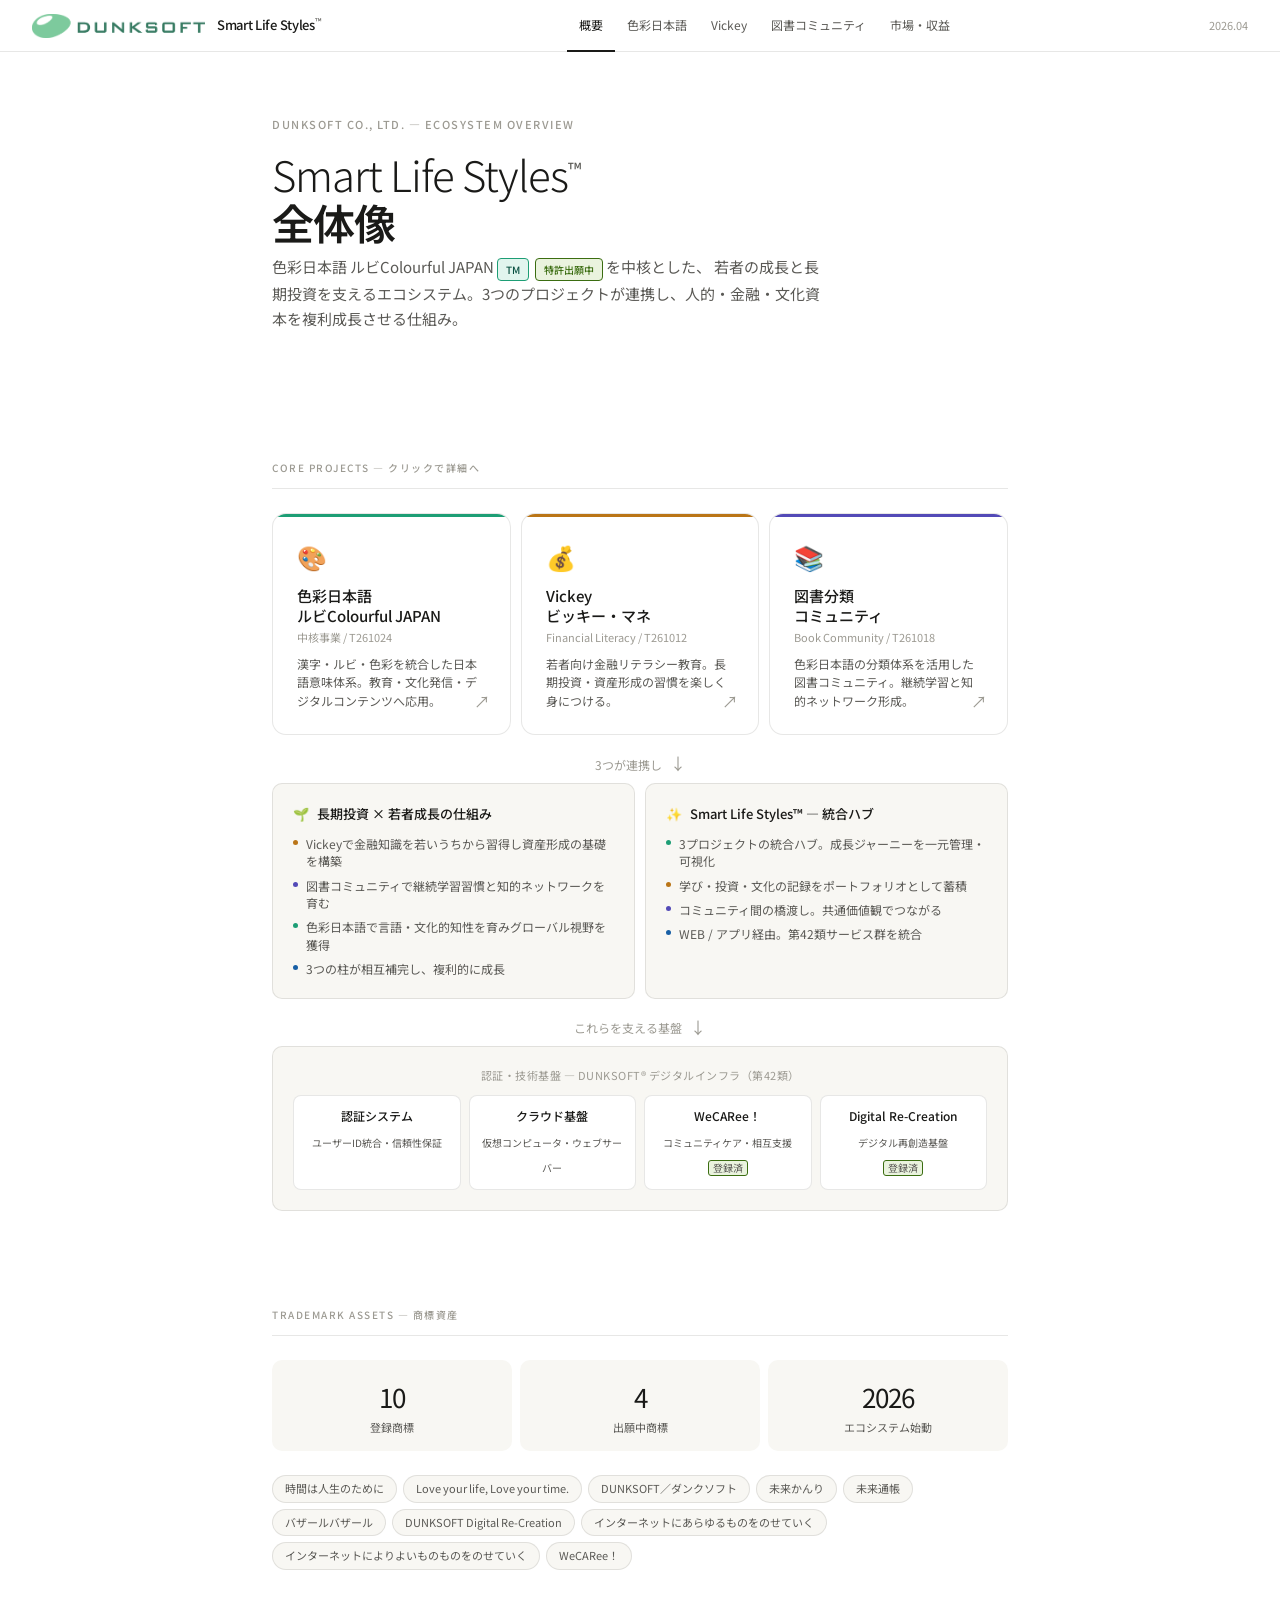
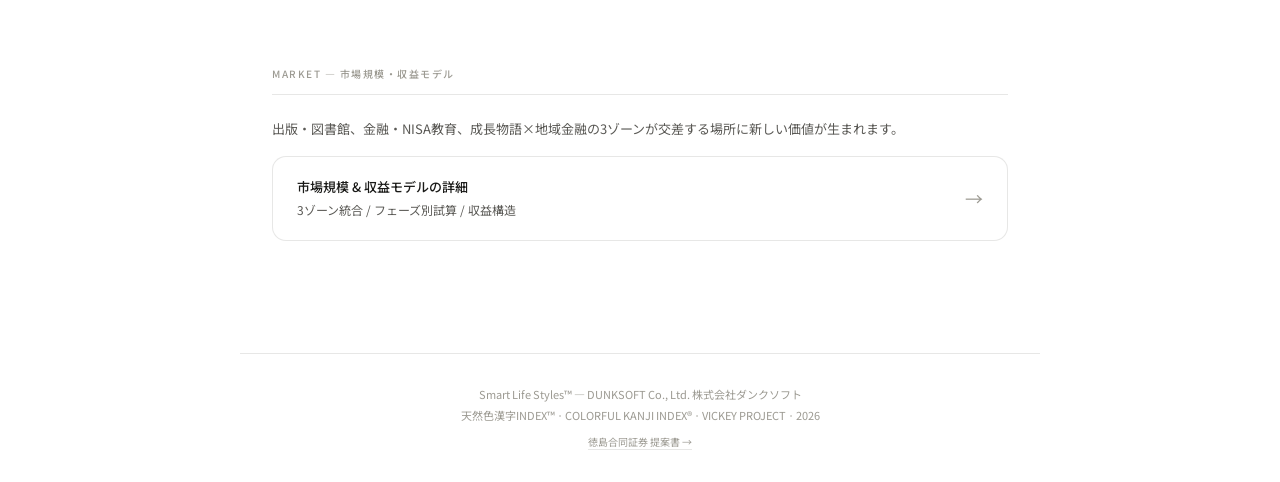
==== index.html @ 241a1077 "Add files via upload" ====
<!DOCTYPE html>
<html lang="ja">
<head>
<meta charset="UTF-8">
<meta name="viewport" content="width=device-width, initial-scale=1.0">
<title>Smart Life Styles™ — DUNKSOFT</title>
<link rel="preconnect" href="https://fonts.googleapis.com">
<link href="https://fonts.googleapis.com/css2?family=Noto+Sans+JP:wght@300;400;500&display=swap" rel="stylesheet">
<link rel="stylesheet" href="common.css">
<style>
.eco-grid { display: grid; grid-template-columns: repeat(3, 1fr); gap: 10px; margin-bottom: 10px; }
.arch-row { display: grid; grid-template-columns: 1fr 1fr; gap: 10px; margin-bottom: 10px; }
.arch-card { background: var(--bg2); border: 0.5px solid var(--border); border-radius: var(--r); padding: 1.25rem; }
.arch-title { font-size: 13px; font-weight: 500; display: flex; align-items: center; gap: 8px; margin-bottom: 10px; }
.dot-list { display: flex; flex-direction: column; gap: 7px; }
.dot-item { display: flex; gap: 8px; align-items: flex-start; font-size: 12px; color: var(--text2); line-height: 1.45; }
.dot { width: 5px; height: 5px; border-radius: 50%; flex-shrink: 0; margin-top: 5px; }
.base-layer { background: var(--bg2); border: 0.5px solid var(--border); border-radius: var(--r); padding: 1.25rem; }
.base-title { font-size: 11px; color: var(--text3); text-align: center; margin-bottom: 10px; letter-spacing: 0.5px; }
.base-grid4 { display: grid; grid-template-columns: repeat(4,1fr); gap: 8px; }
.base-item { background: var(--bg); border: 0.5px solid var(--border); border-radius: 8px; padding: 10px; text-align: center; }
.base-item strong { display: block; font-size: 12px; font-weight: 500; margin-bottom: 3px; }
.base-item span { font-size: 10px; color: var(--text2); line-height: 1.4; }
.reg { display: inline-block; font-size: 9px; background: var(--green-l); color: var(--green); border: 0.5px solid var(--green); border-radius: 3px; padding: 0 4px; margin-top: 4px; }
.arrow-sep { text-align: center; color: var(--text3); font-size: 12px; padding: 6px 0; display: flex; align-items: center; justify-content: center; gap: 8px; }
.existing-marks { display: flex; flex-wrap: wrap; gap: 6px; }
.mark-pill { font-size: 11px; background: var(--bg2); border: 0.5px solid var(--border); border-radius: 20px; padding: 4px 12px; color: var(--text2); }
@media(max-width:600px){ .eco-grid,.arch-row { grid-template-columns:1fr; } .base-grid4{ grid-template-columns:1fr 1fr; } }
</style>
</head>
<body>

<nav class="nav">
  <div class="nav-logo">
    <img src="[data-uri]" alt="DUNKSOFT®" onerror="this.style.display='none'">
    <span class="nav-logo-text">Smart Life Styles<sup>™</sup></span>
  </div>
  <div class="nav-links">
    <a href="index.html" class="active">概要</a>
    <a href="colourful.html">色彩日本語</a>
    <a href="vickey.html">Vickey</a>
    <a href="books.html">図書コミュニティ</a>
    <a href="market.html">市場・収益</a>
  </div>
  <span class="nav-date">2026.04</span>
</nav>

<div class="hero">
  <p class="hero-eyebrow">DUNKSOFT Co., Ltd. — Ecosystem Overview</p>
  <h1 class="hero-title">
    Smart Life Styles<sup>™</sup><br>
    <strong>全体像</strong>
  </h1>
  <p class="hero-sub">
    色彩日本語 ルビColourful JAPAN<span class="badge badge-teal">TM</span><span class="badge badge-green">特許出願中</span>を中核とした、
    若者の成長と長期投資を支えるエコシステム。3つのプロジェクトが連携し、人的・金融・文化資本を複利成長させる仕組み。
  </p>
</div>

<div class="section">
  <p class="section-label">Core Projects — クリックで詳細へ</p>

  <div class="eco-grid">
    <a href="colourful.html" class="link-card">
      <div class="link-card-bar" style="background:var(--teal)"></div>
      <span class="link-card-icon">🎨</span>
      <div class="link-card-title">色彩日本語<br>ルビColourful JAPAN</div>
      <div class="link-card-en">中核事業 / T261024</div>
      <div class="link-card-desc">漢字・ルビ・色彩を統合した日本語意味体系。教育・文化発信・デジタルコンテンツへ応用。</div>
      <span class="link-card-arrow">↗</span>
    </a>

    <a href="vickey.html" class="link-card">
      <div class="link-card-bar" style="background:var(--amber)"></div>
      <span class="link-card-icon">💰</span>
      <div class="link-card-title">Vickey<br>ビッキー・マネ</div>
      <div class="link-card-en">Financial Literacy / T261012</div>
      <div class="link-card-desc">若者向け金融リテラシー教育。長期投資・資産形成の習慣を楽しく身につける。</div>
      <span class="link-card-arrow">↗</span>
    </a>

    <a href="books.html" class="link-card">
      <div class="link-card-bar" style="background:var(--purple)"></div>
      <span class="link-card-icon">📚</span>
      <div class="link-card-title">図書分類<br>コミュニティ</div>
      <div class="link-card-en">Book Community / T261018</div>
      <div class="link-card-desc">色彩日本語の分類体系を活用した図書コミュニティ。継続学習と知的ネットワーク形成。</div>
      <span class="link-card-arrow">↗</span>
    </a>
  </div>

  <div class="arrow-sep"><span>3つが連携し</span><span style="font-size:16px">↓</span></div>

  <div class="arch-row">
    <div class="arch-card">
      <div class="arch-title"><span>🌱</span> 長期投資 × 若者成長の仕組み</div>
      <div class="dot-list">
        <div class="dot-item"><div class="dot" style="background:var(--amber)"></div><span>Vickeyで金融知識を若いうちから習得し資産形成の基礎を構築</span></div>
        <div class="dot-item"><div class="dot" style="background:var(--purple)"></div><span>図書コミュニティで継続学習習慣と知的ネットワークを育む</span></div>
        <div class="dot-item"><div class="dot" style="background:var(--teal)"></div><span>色彩日本語で言語・文化的知性を育みグローバル視野を獲得</span></div>
        <div class="dot-item"><div class="dot" style="background:var(--blue)"></div><span>3つの柱が相互補完し、複利的に成長</span></div>
      </div>
    </div>
    <div class="arch-card">
      <div class="arch-title"><span>✨</span> Smart Life Styles™ — 統合ハブ</div>
      <div class="dot-list">
        <div class="dot-item"><div class="dot" style="background:var(--teal)"></div><span>3プロジェクトの統合ハブ。成長ジャーニーを一元管理・可視化</span></div>
        <div class="dot-item"><div class="dot" style="background:var(--amber)"></div><span>学び・投資・文化の記録をポートフォリオとして蓄積</span></div>
        <div class="dot-item"><div class="dot" style="background:var(--purple)"></div><span>コミュニティ間の橋渡し。共通価値観でつながる</span></div>
        <div class="dot-item"><div class="dot" style="background:var(--blue)"></div><span>WEB / アプリ経由。第42類サービス群を統合</span></div>
      </div>
    </div>
  </div>

  <div class="arrow-sep"><span>これらを支える基盤</span><span style="font-size:16px">↓</span></div>

  <div class="base-layer">
    <div class="base-title">認証・技術基盤 — DUNKSOFT® デジタルインフラ（第42類）</div>
    <div class="base-grid4">
      <div class="base-item"><strong>認証システム</strong><span>ユーザーID統合・信頼性保証</span></div>
      <div class="base-item"><strong>クラウド基盤</strong><span>仮想コンピュータ・ウェブサーバー</span></div>
      <div class="base-item"><strong>WeCARee！</strong><span>コミュニティケア・相互支援</span><br><span class="reg">登録済</span></div>
      <div class="base-item"><strong>Digital Re-Creation</strong><span>デジタル再創造基盤</span><br><span class="reg">登録済</span></div>
    </div>
  </div>
</div>

<div class="section">
  <p class="section-label">Trademark Assets — 商標資産</p>
  <div class="stat-row">
    <div class="stat"><div class="stat-num">10</div><div class="stat-lbl">登録商標</div></div>
    <div class="stat"><div class="stat-num">4</div><div class="stat-lbl">出願中商標</div></div>
    <div class="stat"><div class="stat-num">2026</div><div class="stat-lbl">エコシステム始動</div></div>
  </div>
  <div class="existing-marks">
    <span class="mark-pill">時間は人生のために</span>
    <span class="mark-pill">Love your life, Love your time.</span>
    <span class="mark-pill">DUNKSOFT／ダンクソフト</span>
    <span class="mark-pill">未来かんり</span>
    <span class="mark-pill">未来通帳</span>
    <span class="mark-pill">バザールバザール</span>
    <span class="mark-pill">DUNKSOFT Digital Re-Creation</span>
    <span class="mark-pill">インターネットにあらゆるものをのせていく</span>
    <span class="mark-pill">インターネットによりよいものものをのせていく</span>
    <span class="mark-pill">WeCARee！</span>
  </div>
</div>

<div class="section">
  <p class="section-label">Market — 市場規模・収益モデル</p>
  <p style="font-size:13px; color:var(--text2); margin-bottom:1rem;">
    出版・図書館、金融・NISA教育、成長物語×地域金融の3ゾーンが交差する場所に新しい価値が生まれます。
  </p>
  <a href="market.html" class="link-card" style="display:flex; align-items:center; justify-content:space-between; padding:1.25rem 1.5rem;">
    <div>
      <div style="font-size:13px; font-weight:500; margin-bottom:3px;">市場規模 & 収益モデルの詳細</div>
      <div style="font-size:12px; color:var(--text2);">3ゾーン統合 / フェーズ別試算 / 収益構造</div>
    </div>
    <span style="font-size:18px; color:var(--text3);">→</span>
  </a>
</div>

<div class="footer">
  <p>Smart Life Styles™ — DUNKSOFT Co., Ltd. 株式会社ダンクソフト</p>
  <p style="margin-top:4px;">天然色漢字INDEX™ · COLORFUL KANJI INDEX® · VICKEY PROJECT · 2026</p>
  <p style="margin-top:8px;"><a href="https://robertohoshino.github.io/kanji-index/tokushima-godo-proposal" style="color:var(--text3); font-size:10px; border-bottom: 0.5px solid var(--border);">徳島合同証券 提案書 →</a></p>
</div>

</body>
</html>
---- common.css ----
:root {
  --teal: #1D9E75; --teal-l: #E1F5EE; --teal-d: #085041;
  --amber: #BA7517; --amber-l: #FAEEDA; --amber-d: #633806;
  --purple: #534AB7; --purple-l: #EEEDFE; --purple-d: #26215C;
  --blue: #185FA5; --blue-l: #E6F1FB; --blue-d: #042C53;
  --green: #3B6D11; --green-l: #EAF3DE;
  --coral: #993C1D; --coral-l: #FAECE7;
  --gray: #5F5E5A; --gray-l: #F1EFE8; --gray-d: #2C2C2A;
  --text: #1a1a18; --text2: #5a5955; --text3: #9c9a92;
  --bg: #ffffff; --bg2: #f8f7f3; --bg3: #f0efe9;
  --border: rgba(60,58,52,0.12); --border2: rgba(60,58,52,0.22);
  --r: 10px; --r-lg: 14px;
  --font: 'Noto Sans JP', 'Hiragino Kaku Gothic ProN', 'Yu Gothic', system-ui, sans-serif;
}
@media (prefers-color-scheme: dark) {
  :root {
    --text: #e8e6de; --text2: #a8a69e; --text3: #6a6860;
    --bg: #1a1917; --bg2: #232220; --bg3: #2c2b28;
    --border: rgba(230,224,210,0.1); --border2: rgba(230,224,210,0.2);
    --teal-l: #04342C; --amber-l: #412402; --purple-l: #26215C;
    --blue-l: #042C53; --green-l: #173404; --coral-l: #4A1B0C;
  }
}
* { box-sizing: border-box; margin: 0; padding: 0; }
html { scroll-behavior: smooth; }
body { font-family: var(--font); background: var(--bg); color: var(--text); line-height: 1.6; }
a { color: inherit; text-decoration: none; }

.nav {
  position: sticky; top: 0; z-index: 100;
  background: var(--bg); border-bottom: 0.5px solid var(--border);
  padding: 0 2rem; display: flex; align-items: center;
  justify-content: space-between; height: 52px;
}
.nav-logo { display: flex; align-items: center; gap: 12px; }
.nav-logo img { height: 24px; width: auto; opacity: 0.85; }
.nav-logo-text { font-size: 13px; font-weight: 500; letter-spacing: -0.3px; color: var(--text); }
.nav-logo-text sup { font-size: 9px; vertical-align: super; font-weight: 400; color: var(--text2); }
.nav-links { display: flex; gap: 0; }
.nav-links a {
  font-size: 12px; color: var(--text2); padding: 0 12px; height: 52px;
  display: flex; align-items: center; border-bottom: 2px solid transparent;
  transition: color 0.15s, border-color 0.15s;
}
.nav-links a:hover { color: var(--text); }
.nav-links a.active { color: var(--text); border-bottom-color: var(--text); }
.nav-date { font-size: 11px; color: var(--text3); }

.hero {
  padding: 4rem 2rem 3rem;
  max-width: 800px; margin: 0 auto;
}
.hero-eyebrow {
  font-size: 11px; font-weight: 500; letter-spacing: 1.5px; text-transform: uppercase;
  color: var(--text3); margin-bottom: 1rem;
}
.hero-title {
  font-size: clamp(28px, 5vw, 42px); font-weight: 300;
  line-height: 1.15; letter-spacing: -1px;
  color: var(--text); margin-bottom: 0.5rem;
}
.hero-title strong { font-weight: 600; }
.hero-title sup { font-size: 0.45em; vertical-align: super; font-weight: 400; color: var(--text2); }
.hero-sub { font-size: 15px; color: var(--text2); line-height: 1.7; max-width: 560px; margin-bottom: 2rem; }

.badge {
  display: inline-block; font-size: 10px; font-weight: 500;
  padding: 2px 8px; border-radius: 4px; vertical-align: middle; margin: 0 3px;
}
.badge-teal { background: var(--teal-l); color: var(--teal-d); border: 0.5px solid var(--teal); }
.badge-amber { background: var(--amber-l); color: var(--amber-d); border: 0.5px solid var(--amber); }
.badge-blue { background: var(--blue-l); color: var(--blue-d); border: 0.5px solid var(--blue); }
.badge-green { background: var(--green-l); color: var(--green); border: 0.5px solid var(--green); }
.badge-purple { background: var(--purple-l); color: var(--purple-d); border: 0.5px solid var(--purple); }

.section { padding: 3rem 2rem; max-width: 800px; margin: 0 auto; }
.section-label {
  font-size: 10px; font-weight: 500; letter-spacing: 1.5px; text-transform: uppercase;
  color: var(--text3); margin-bottom: 1.5rem;
  padding-bottom: 0.75rem; border-bottom: 0.5px solid var(--border);
}
.section-title { font-size: 20px; font-weight: 500; margin-bottom: 1rem; color: var(--text); }

.card {
  background: var(--bg); border: 0.5px solid var(--border);
  border-radius: var(--r-lg); padding: 1.25rem 1.5rem;
  transition: border-color 0.15s, background 0.15s;
}
.card:hover { border-color: var(--border2); background: var(--bg2); }

.card-grid { display: grid; grid-template-columns: repeat(auto-fit, minmax(220px, 1fr)); gap: 10px; }

.link-card {
  display: block; padding: 1.5rem;
  background: var(--bg); border: 0.5px solid var(--border);
  border-radius: var(--r-lg); cursor: pointer;
  transition: border-color 0.18s, background 0.18s, transform 0.15s;
  position: relative; overflow: hidden;
  text-decoration: none; color: inherit;
}
.link-card:hover { border-color: var(--border2); background: var(--bg2); transform: translateY(-1px); }
.link-card-bar { position: absolute; top: 0; left: 0; right: 0; height: 3px; }
.link-card-icon { font-size: 24px; margin-bottom: 10px; display: block; }
.link-card-title { font-size: 15px; font-weight: 500; margin-bottom: 4px; line-height: 1.3; }
.link-card-en { font-size: 11px; color: var(--text3); margin-bottom: 8px; }
.link-card-desc { font-size: 12px; color: var(--text2); line-height: 1.55; }
.link-card-arrow {
  position: absolute; bottom: 1.25rem; right: 1.25rem;
  font-size: 16px; color: var(--text3); transition: transform 0.15s;
}
.link-card:hover .link-card-arrow { transform: translate(2px, -2px); }

.stat-row { display: grid; grid-template-columns: repeat(3, 1fr); gap: 8px; margin-bottom: 1.5rem; }
.stat { background: var(--bg2); border-radius: var(--r); padding: 1rem; text-align: center; }
.stat-num { font-size: 26px; font-weight: 400; letter-spacing: -1px; color: var(--text); }
.stat-lbl { font-size: 11px; color: var(--text2); margin-top: 2px; line-height: 1.4; }

.phase-grid { display: grid; grid-template-columns: repeat(3, 1fr); gap: 10px; }
.phase-card {
  background: var(--bg2); border: 0.5px solid var(--border);
  border-radius: var(--r); padding: 1.25rem;
}
.phase-label { font-size: 10px; font-weight: 500; letter-spacing: 1px; color: var(--text3); text-transform: uppercase; margin-bottom: 6px; }
.phase-period { font-size: 12px; font-weight: 500; color: var(--text); margin-bottom: 8px; }
.phase-num { font-size: 20px; font-weight: 400; letter-spacing: -0.5px; margin-bottom: 4px; }
.phase-items { font-size: 11px; color: var(--text2); line-height: 1.7; }

.zone-grid { display: grid; grid-template-columns: repeat(3, 1fr); gap: 10px; margin-bottom: 1.5rem; }
.zone-card { background: var(--bg2); border-radius: var(--r); padding: 1.25rem; border: 0.5px solid var(--border); }
.zone-num { font-size: 10px; font-weight: 500; letter-spacing: 1px; text-transform: uppercase; margin-bottom: 4px; }
.zone-title { font-size: 13px; font-weight: 500; margin-bottom: 8px; line-height: 1.35; }
.zone-items { font-size: 11px; color: var(--text2); line-height: 1.7; }
.zone-rev { font-size: 13px; font-weight: 500; margin-top: 8px; padding-top: 8px; border-top: 0.5px solid var(--border); }

.back-link {
  display: inline-flex; align-items: center; gap: 6px;
  font-size: 12px; color: var(--text2); margin-bottom: 2rem;
  padding: 6px 0; border-bottom: 0.5px solid transparent;
  transition: color 0.15s, border-color 0.15s;
}
.back-link:hover { color: var(--text); border-color: var(--border); }

.footer {
  margin-top: 4rem; padding: 2rem;
  border-top: 0.5px solid var(--border);
  text-align: center; font-size: 11px; color: var(--text3);
  max-width: 800px; margin-left: auto; margin-right: auto;
}

@media (max-width: 600px) {
  .nav-links { display: none; }
  .phase-grid, .zone-grid { grid-template-columns: 1fr; }
  .stat-row { grid-template-columns: repeat(3,1fr); }
}
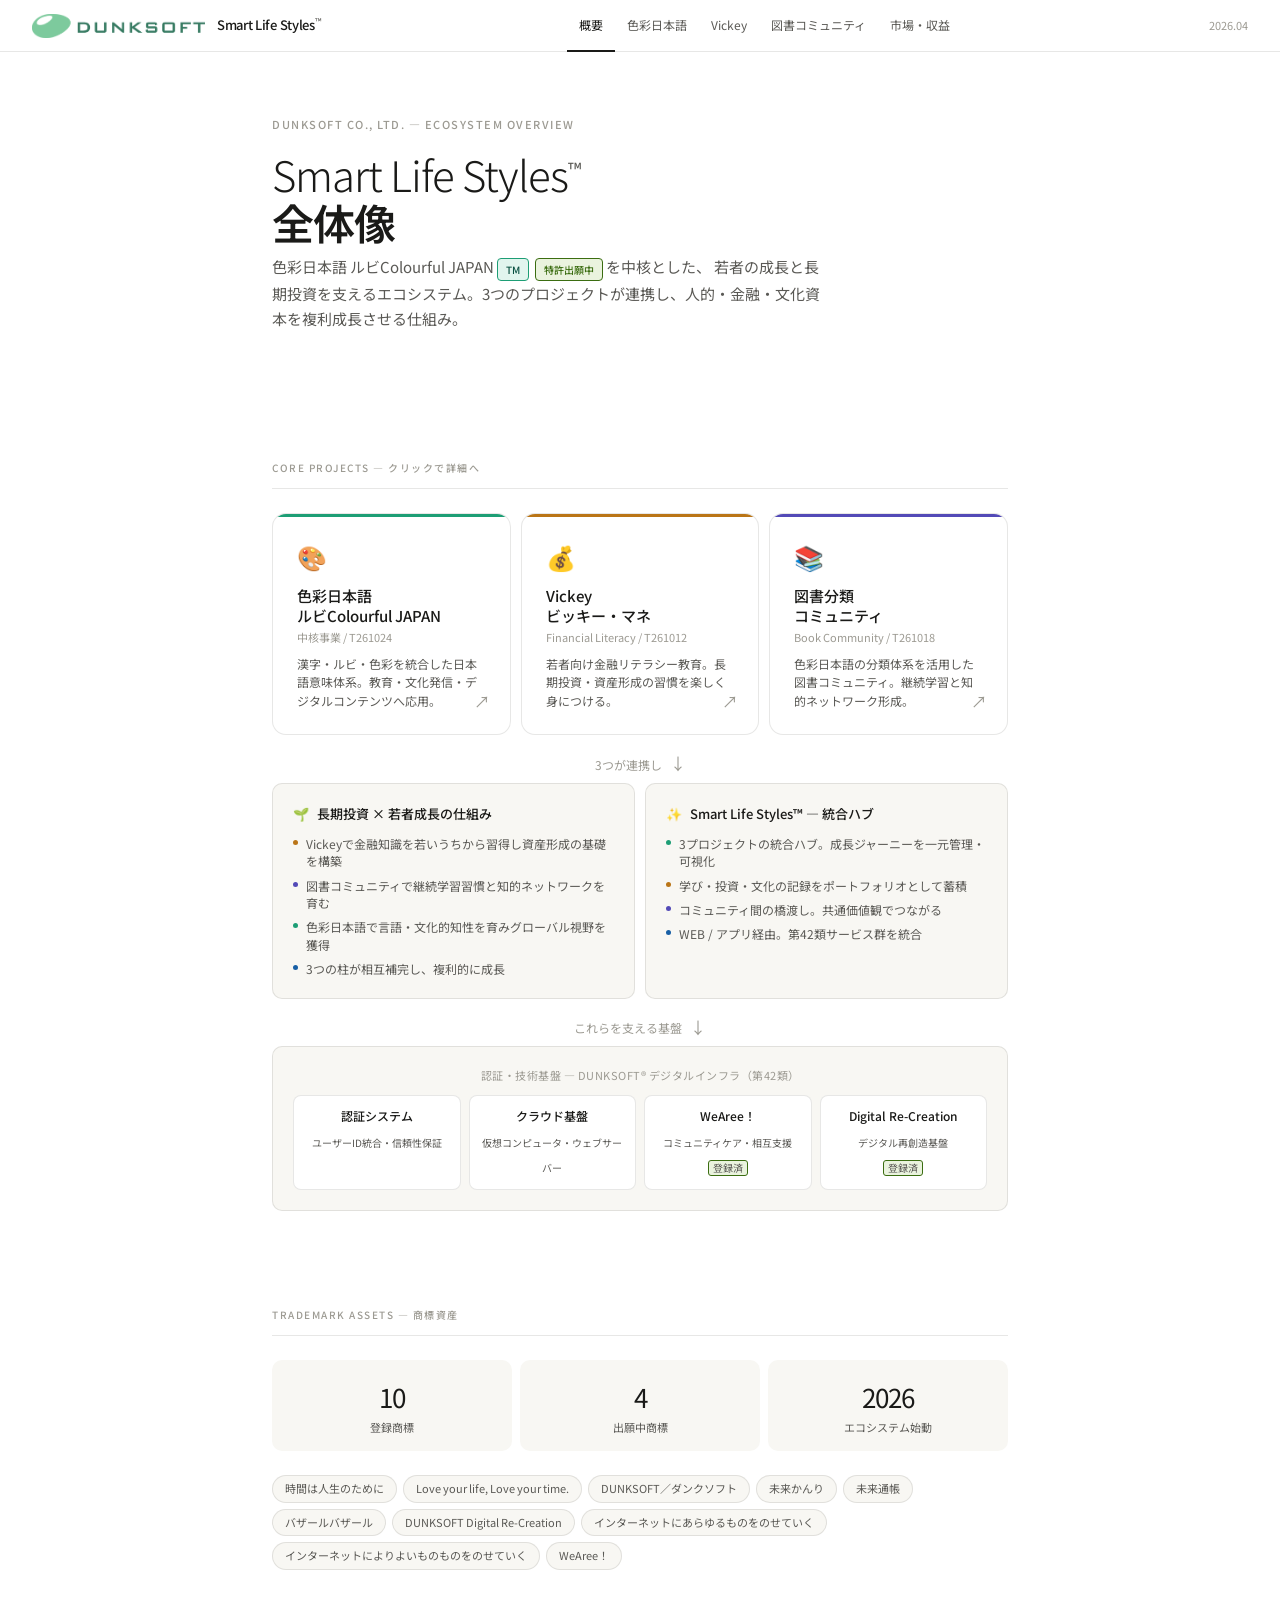
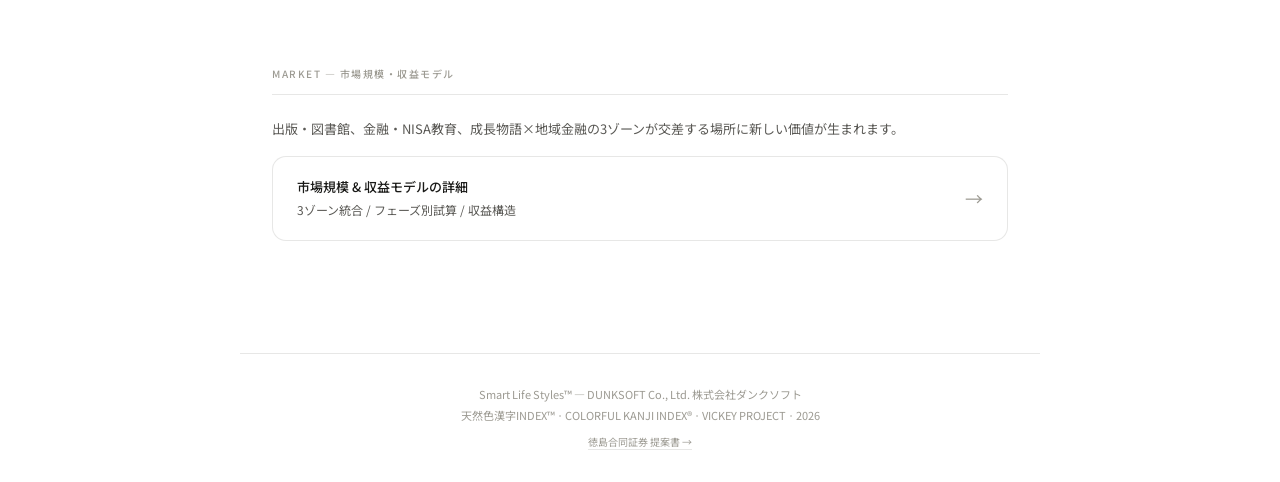
==== commit 75455f18: "Add files via upload" ====
--- a/index.html
+++ b/index.html
@@ -119,7 +119,7 @@
     <div class="base-grid4">
       <div class="base-item"><strong>認証システム</strong><span>ユーザーID統合・信頼性保証</span></div>
       <div class="base-item"><strong>クラウド基盤</strong><span>仮想コンピュータ・ウェブサーバー</span></div>
-      <div class="base-item"><strong>WeCARee！</strong><span>コミュニティケア・相互支援</span><br><span class="reg">登録済</span></div>
+      <div class="base-item"><strong>WeAree！</strong><span>コミュニティケア・相互支援</span><br><span class="reg">登録済</span></div>
       <div class="base-item"><strong>Digital Re-Creation</strong><span>デジタル再創造基盤</span><br><span class="reg">登録済</span></div>
     </div>
   </div>
@@ -142,7 +142,7 @@
     <span class="mark-pill">DUNKSOFT Digital Re-Creation</span>
     <span class="mark-pill">インターネットにあらゆるものをのせていく</span>
     <span class="mark-pill">インターネットによりよいものものをのせていく</span>
-    <span class="mark-pill">WeCARee！</span>
+    <span class="mark-pill">WeAree！</span>
   </div>
 </div>
 
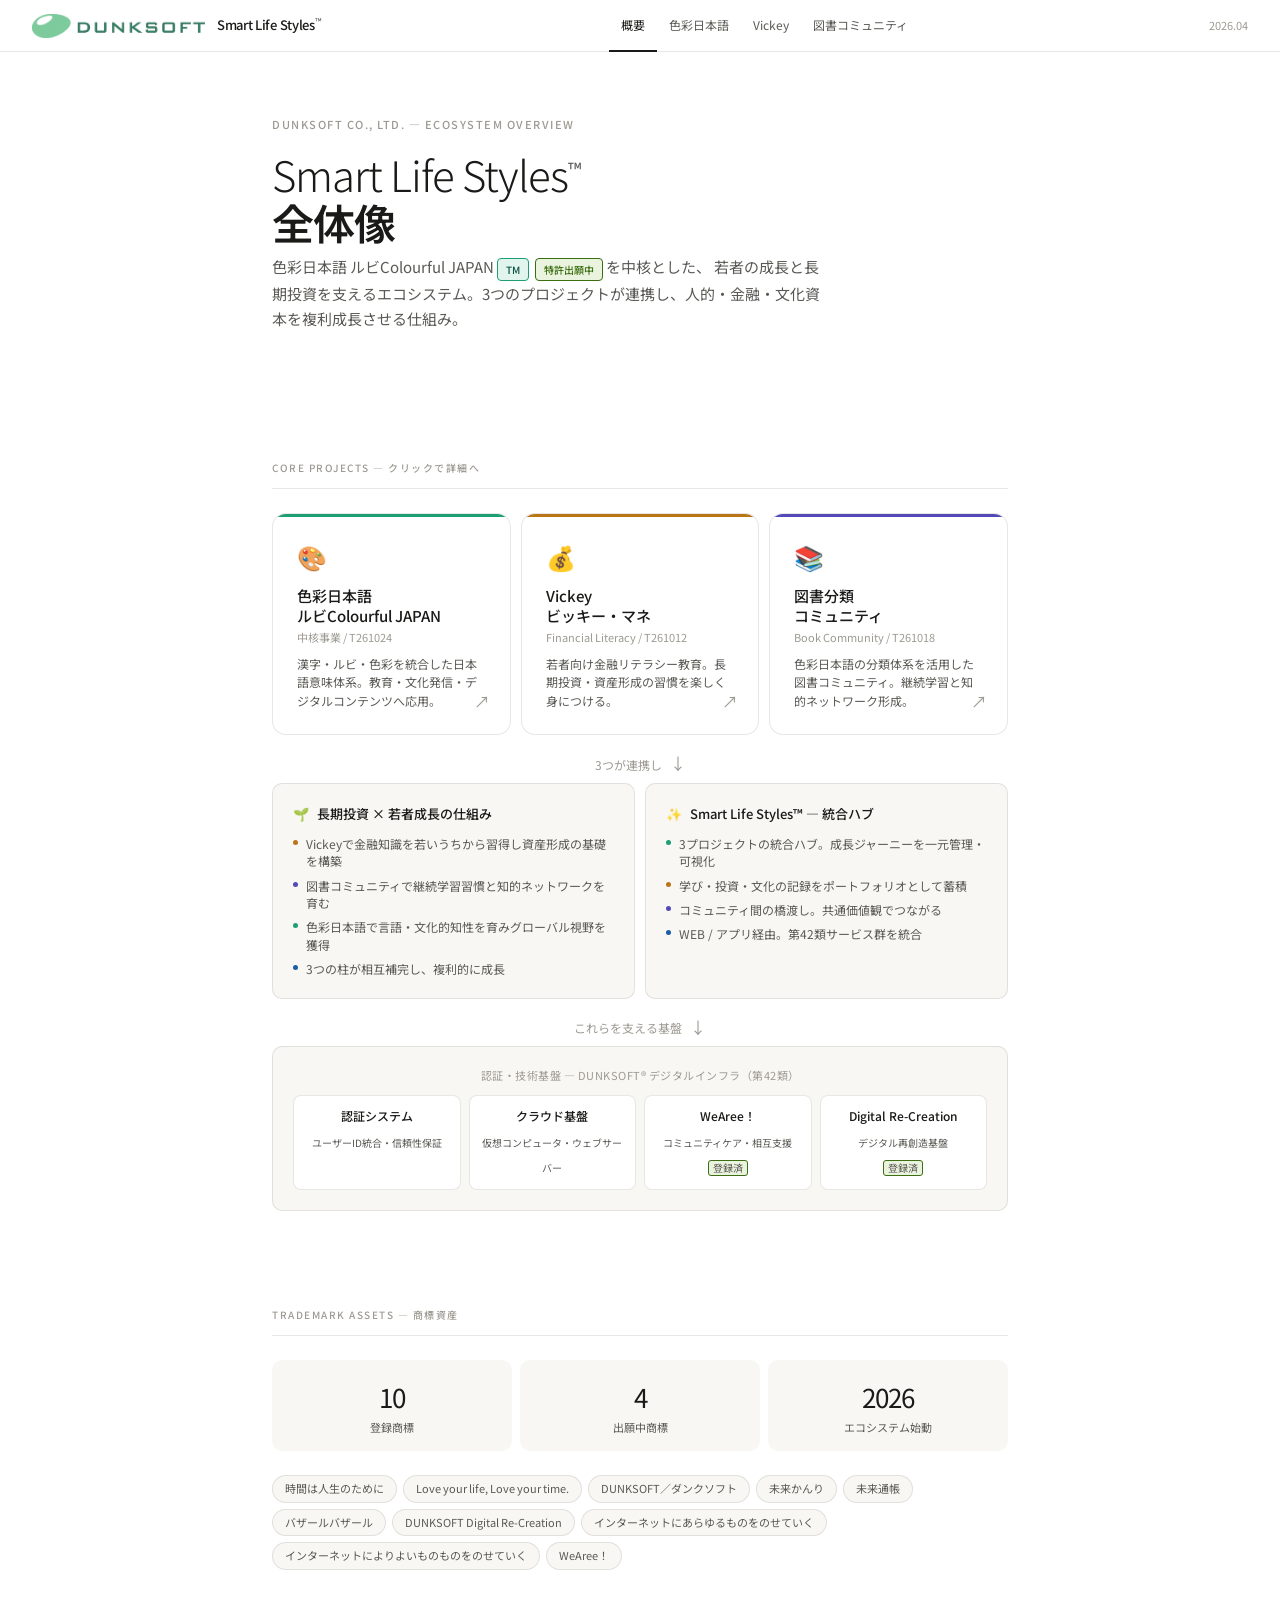
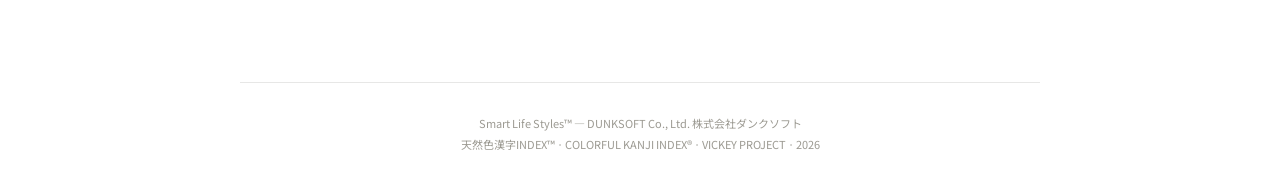
==== commit a833aade: "Add files via upload" ====
--- a/index.html
+++ b/index.html
@@ -40,7 +40,7 @@
     <a href="colourful.html">色彩日本語</a>
     <a href="vickey.html">Vickey</a>
     <a href="books.html">図書コミュニティ</a>
-    <a href="market.html">市場・収益</a>
+    <!-- <a href="market.html">市場・収益</a> -->
   </div>
   <span class="nav-date">2026.04</span>
 </nav>
@@ -146,7 +146,8 @@
   </div>
 </div>
 
-<div class="section">
+<!-- Market section: temporarily masked -->
+<!-- <div class="section">
   <p class="section-label">Market — 市場規模・収益モデル</p>
   <p style="font-size:13px; color:var(--text2); margin-bottom:1rem;">
     出版・図書館、金融・NISA教育、成長物語×地域金融の3ゾーンが交差する場所に新しい価値が生まれます。
@@ -158,12 +159,12 @@
     </div>
     <span style="font-size:18px; color:var(--text3);">→</span>
   </a>
-</div>
+</div> -->
 
 <div class="footer">
   <p>Smart Life Styles™ — DUNKSOFT Co., Ltd. 株式会社ダンクソフト</p>
   <p style="margin-top:4px;">天然色漢字INDEX™ · COLORFUL KANJI INDEX® · VICKEY PROJECT · 2026</p>
-  <p style="margin-top:8px;"><a href="https://robertohoshino.github.io/kanji-index/tokushima-godo-proposal" style="color:var(--text3); font-size:10px; border-bottom: 0.5px solid var(--border);">徳島合同証券 提案書 →</a></p>
+
 </div>
 
 </body>
